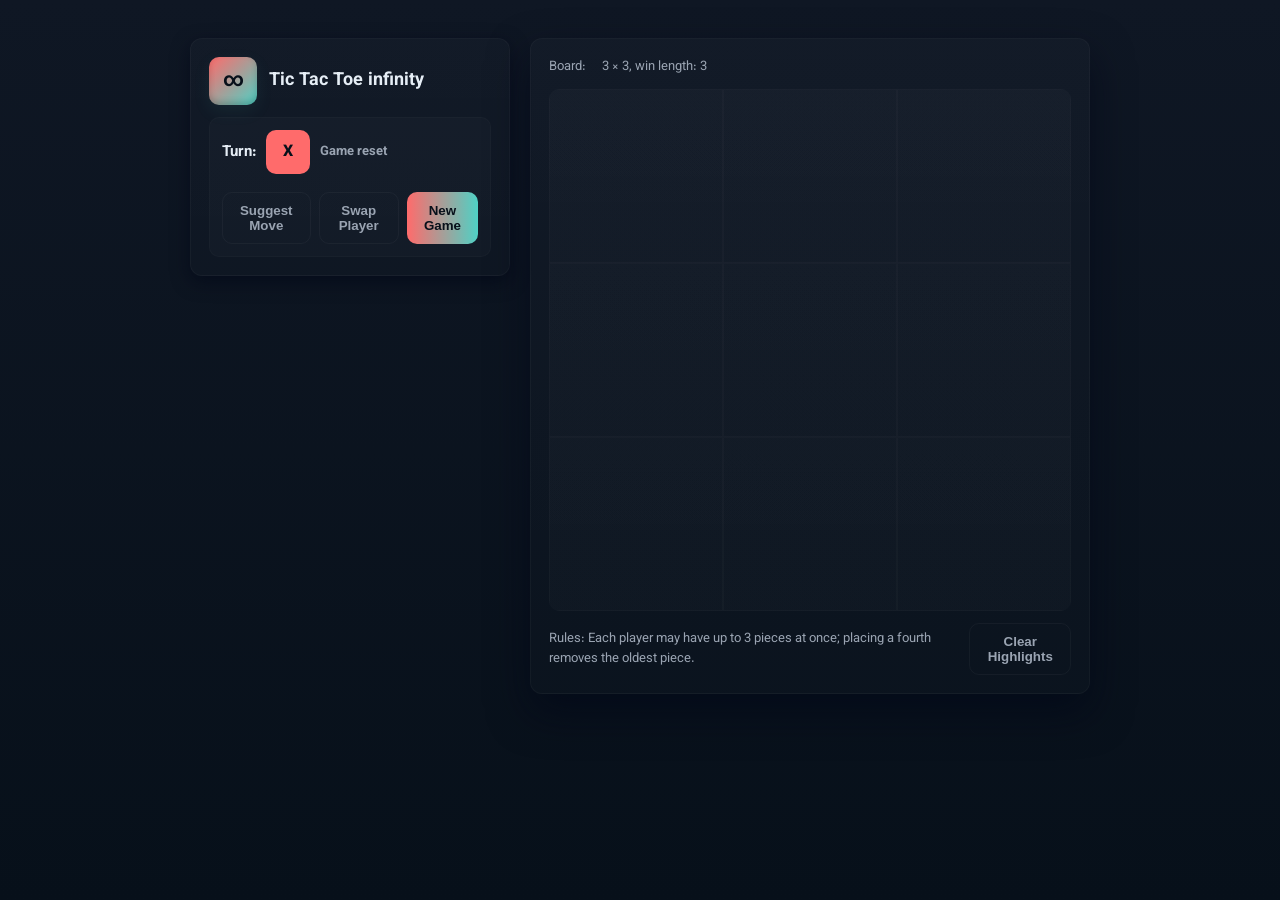
==== index.html @ efe790fe "rename file to index.html for github pages" ====
<!doctype html>
<html lang="en" dir="ltr">
<head>
<meta charset="utf-8" />
<meta name="viewport" content="width=device-width,initial-scale=1" />
<title>Tic Tac Toe infinity</title>

<link href="https://fonts.googleapis.com/css2?family=Vazirmatn:wght@300;400;600;700&display=swap" rel="stylesheet">
<link rel="stylesheet" href="tic-tac-toe.css">
</head>
<body>
<div class="wrapper" role="application" aria-label="Tic Tac Toe 3x3">
  <aside class="panel" aria-hidden="false">
    <div class="brand">
      <div class="logo">∞</div>
      <div>
        <h1>Tic Tac Toe infinity</h1>
      </div>
    </div>

    <div class="status" aria-live="polite" style="margin-top:12px">
      <div class="turn">
        <div>Turn:</div>
        <div id="currentPlayerChip" class="chip">X</div>
        <div id="statusText" class="muted" style="margin-right:auto">Game is active</div>
      </div>

      <div class="footer" style="margin-top:10px">
        <div style="display:flex;gap:8px">
          <button id="hintBtn" class="btn ghost">Suggest Move</button>
          <button id="swapBtn" class="btn ghost">Swap Player</button>
          <button id="resetBtn" class="btn primary">New Game</button>
        </div>
      </div>
    </div>
  </aside>

  <main class="board-wrap">
    <div class="meta">
      <div class="left">
        <div class="small">Board:</div>
        <div id="metaBoardInfo" class="muted" style="margin-inline-start:8px"></div>
      </div>
      <div class="right">
        <div id="resultMsg" class="msg" style="display:none"></div>
      </div>
    </div>

    <div id="grid" class="grid" role="grid" aria-label="Game board"></div>

    <div style="display:flex;justify-content:space-between;align-items:center;margin-top:12px">
      <div class="muted">Rules: Each player may have up to 3 pieces at once; placing a fourth removes the oldest piece.</div>
      <div style="display:flex;gap:8px">
        <button id="clearHighlights" class="btn ghost">Clear Highlights</button>
      </div>
    </div>
  </main>
</div>

<script>


(() => {
  const BOARD_SIZE = 3;
  const WIN_LENGTH = 3;
  const MAX_PIECES = 3;

  let board = [];
  let currentPlayer = 'X';
  let queues = { X: [], O: [] };
  let moveId = 1;
  let gameOver = false;
  let lastWinningCells = [];

  const gridEl = document.getElementById('grid');
  const currentPlayerChip = document.getElementById('currentPlayerChip');
  const statusText = document.getElementById('statusText');
  const metaBoardInfo = document.getElementById('metaBoardInfo');
  const resultMsg = document.getElementById('resultMsg');
  const hintBtn = document.getElementById('hintBtn');
  const swapBtn = document.getElementById('swapBtn');
  const resetBtn = document.getElementById('resetBtn');
  const clearHighlightsBtn = document.getElementById('clearHighlights');

  function cssVar(name, fallback){
    try {
      const v = getComputedStyle(document.documentElement).getPropertyValue(name);
      return (v && v.trim()) || fallback;
    } catch (err){
      return fallback;
    }
  }

  function initBoard() {
    metaBoardInfo.textContent = `${BOARD_SIZE} × ${BOARD_SIZE}, win length: ${WIN_LENGTH}`;

    board = new Array(BOARD_SIZE);
    for (let r = 0; r < BOARD_SIZE; r++) board[r] = new Array(BOARD_SIZE).fill(null);

    queues = { X: [], O: [] };
    moveId = 1;
    gameOver = false;
    lastWinningCells = [];
    updateMeta();
    renderGrid();
    markOldestForRemoval();
    setStatus('Game reset');
    resultMsg.style.display = 'none';
  }

  function updateMeta() {
    currentPlayerChip.textContent = currentPlayer;
    currentPlayerChip.classList.toggle('o', currentPlayer === 'O');
    currentPlayerChip.classList.toggle('x', currentPlayer === 'X');
  }

  function renderGrid() {
    gridEl.innerHTML = '';
    gridEl.style.gridTemplateColumns = `repeat(${BOARD_SIZE}, 1fr)`;
    gridEl.style.gridTemplateRows = `repeat(${BOARD_SIZE}, 1fr)`;
    for (let r = 0; r < BOARD_SIZE; r++) {
      for (let c = 0; c < BOARD_SIZE; c++) {
        const cell = document.createElement('div');
        cell.className = 'cell empty';
        cell.dataset.r = r;
        cell.dataset.c = c;
        cell.setAttribute('role', 'button');
        cell.tabIndex = 0;
        cell.setAttribute('aria-label', `Cell ${r+1}, ${c+1}`);
        const span = document.createElement('span');
        span.className = 'glyph';
        span.innerHTML = '';
        cell.appendChild(span);

        cell.addEventListener('click', onCellClick);
        cell.addEventListener('keydown', (ev) => {
          const k = ev.key;
          if (k === 'Enter' || k === ' ' || k === 'Spacebar' || ev.code === 'Space') {
            ev.preventDefault();
            onCellClick(ev);
          }
        });

        gridEl.appendChild(cell);
      }
    }
    refreshCells();
  }

  function svgFor(player) {
    const strokeX = cssVar('--accent-x', '#ff6b6b');
    const strokeO = cssVar('--accent-o', '#4fd1c5');
    if (player === 'X') {
      return `<svg viewBox="0 0 100 100" aria-hidden="true" focusable="false">
        <line x1="20" y1="20" x2="80" y2="80" stroke="${strokeX}" stroke-width="10" stroke-linecap="round"/>
        <line x1="80" y1="20" x2="20" y2="80" stroke="${strokeX}" stroke-width="10" stroke-linecap="round"/>
      </svg>`;
    } else {
      return `<svg viewBox="0 0 100 100" aria-hidden="true" focusable="false">
        <circle cx="50" cy="50" r="32" fill="none" stroke="${strokeO}" stroke-width="8" stroke-linecap="round"/>
      </svg>`;
    }
  }

  function refreshCells() {
    const cells = gridEl.children;
    for (let i = 0; i < cells.length; i++) {
      const el = cells[i];
      const r = +el.dataset.r;
      const c = +el.dataset.c;
      const val = board[r][c];
      el.classList.remove('x','o','win','removed','placed','will-remove');
      const span = el.querySelector('span.glyph');
      if (val === null) {
        if (span) span.innerHTML = '';
        el.classList.add('empty');
      } else {
        span.innerHTML = svgFor(val);
        el.classList.remove('empty');
        el.classList.add(val === 'X' ? 'x' : 'o');
        requestAnimationFrame(() => {
          el.classList.add('placed');
          setTimeout(()=> el.classList.remove('placed'), 240);
        });
      }
    }
    highlightWinningCells();
    if (!gameOver) markOldestForRemoval();
  }

  function onCellClick(e) {
    if (gameOver) return;
    const el = e.currentTarget || e.target;
    const r = +el.dataset.r;
    const c = +el.dataset.c;
    if (board[r][c] !== null) { setStatus('Cell occupied — choose an empty cell'); return; }
    playMove(r, c);
  }

  function playMove(r, c) {
    const player = currentPlayer;
    board[r][c] = player;
    const thisMove = { r, c, id: moveId++ };
    queues[player].push(thisMove);

    function finalizeAfterPlacement() {
      refreshCells();
      const winCells = checkWinFrom(player, r, c);
      if (winCells && winCells.length >= WIN_LENGTH) {
        gameOver = true;
        lastWinningCells = winCells;
        for (const el of gridEl.children) el.classList.remove('will-remove');
        refreshCells();
        resultMsg.textContent = `Player ${player} wins!`;
        resultMsg.style.display = 'inline-block';
        setStatus(`Player ${player} wins`, true);
        return;
      }
      currentPlayer = player === 'X' ? 'O' : 'X';
      updateMeta();
      setStatus(`Player ${currentPlayer}'s turn`);
    }

    if (queues[player].length > MAX_PIECES) {
      const old = queues[player].shift();
      animateRemove(old.r, old.c, () => {
        board[old.r][old.c] = null;
        finalizeAfterPlacement();
      });
    } else {
      finalizeAfterPlacement();
    }
  }

  function animateRemove(r, c, cb) {
    const idx = r * BOARD_SIZE + c;
    const el = gridEl.children[idx];
    if (!el) { if (typeof cb === 'function') cb(); return; }
    el.classList.remove('will-remove');
    el.classList.add('removed');
    setTimeout(() => {
      el.classList.remove('removed');
      const span = el.querySelector('span.glyph');
      if (span) span.innerHTML = '';
      el.classList.add('empty');
      el.classList.remove('x','o');
      if (typeof cb === 'function') cb();
      markOldestForRemoval();
    }, 380);
  }

  function setStatus(text, important=false) {
    statusText.textContent = text;
    if (important) statusText.style.color = 'var(--success)';
    else statusText.style.color = 'var(--muted)';
  }

  function checkWinFrom(player, r, c) {
    const dirs = [ [1,0], [0,1], [1,1], [1,-1] ];
    for (const [dx,dy] of dirs) {
      const cells = [[r,c]];
      let i = 1;
      while (true) {
        const nr = r + dx * i, nc = c + dy * i;
        if (!inBounds(nr,nc) || board[nr][nc] !== player) break;
        cells.push([nr,nc]); i++;
      }
      i = 1;
      while (true) {
        const nr = r - dx * i, nc = c - dy * i;
        if (!inBounds(nr,nc) || board[nr][nc] !== player) break;
        cells.unshift([nr,nc]); i++;
      }
      if (cells.length >= WIN_LENGTH) return cells;
    }
    return null;
  }

  function inBounds(r,c){ return r >= 0 && c >= 0 && r < BOARD_SIZE && c < BOARD_SIZE; }

  function highlightWinningCells() {
    for (const el of gridEl.children) el.classList.remove('win');
    if (!lastWinningCells || lastWinningCells.length === 0) return;
    for (const [r,c] of lastWinningCells) {
      const idx = r * BOARD_SIZE + c;
      const el = gridEl.children[idx];
      if (el) el.classList.add('win');
    }
  for (const [r,c] of lastWinningCells) {
    const idx = r * BOARD_SIZE + c;
    const el = gridEl.children[idx];
    if (el && el.classList.contains('will-remove')) {
      el.classList.remove('will-remove');
      el.style.opacity = "1";
      el.style.filter = "none";
    }
  }
  }

  function markOldestForRemoval() {
    for (const el of gridEl.children) el.classList.remove('will-remove');

    ['X','O'].forEach(player => {
      if (queues[player] && queues[player].length >= MAX_PIECES) {
        const oldest = queues[player][0]; // oldest
        if (oldest) {
          const idx = oldest.r * BOARD_SIZE + oldest.c;
          const el = gridEl.children[idx];
          if (el) el.classList.add('will-remove');
        }
      }
    });
  }

  resetBtn.addEventListener('click', () => {
    currentPlayer = 'X';
    initBoard();
  });

  swapBtn.addEventListener('click', () => {
    currentPlayer = currentPlayer === 'X' ? 'O' : 'X';
    updateMeta();
    setStatus(`Turn switched to ${currentPlayer}`);
  });

  clearHighlightsBtn.addEventListener('click', () => {
    lastWinningCells = [];
    highlightWinningCells();
    resultMsg.style.display = 'none';
  });

  hintBtn.addEventListener('click', () => {
    if (gameOver) return setStatus('Game is already over');
    setStatus('Calculating hint...');
    setTimeout(() => {
      const hint = findWinningMove(currentPlayer) || findBlockingMove(currentPlayer) || findCenterOrRandom();
      if (hint) {
        const [r,c] = hint;
        setStatus(`Hint: cell (${r+1}, ${c+1})`);
        const idx = r * BOARD_SIZE + c;
        const el = gridEl.children[idx];
        if (el) {
          el.classList.add('hintPulse');
          setTimeout(()=> el.classList.remove('hintPulse'), 900);
        }
      } else {
        setStatus('No hint available');
      }
    }, 12);
  });

  function findWinningMove(player) {
    for (let r = 0; r < BOARD_SIZE; r++) {
      for (let c = 0; c < BOARD_SIZE; c++) {
        if (board[r][c] !== null) continue;
        board[r][c] = player;
        const win = checkWinFrom(player, r, c);
        board[r][c] = null;
        if (win) return [r,c];
      }
    }
    return null;
  }

  function findBlockingMove(player) {
    const opp = player === 'X' ? 'O' : 'X';
    const m = findWinningMove(opp);
    return m ? m : null;
  }

  function findCenterOrRandom() {
    const center = Math.floor(BOARD_SIZE/2);
    if (board[center][center] === null) return [center,center];
    const empties = [];
    for (let r = 0; r < BOARD_SIZE; r++) for (let c = 0; c < BOARD_SIZE; c++) if (board[r][c]===null) empties.push([r,c]);
    if (empties.length) return empties[Math.floor(Math.random()*empties.length)];
    return null;
  }

  initBoard();

})();
</script>
</body>
</html>
---- tic-tac-toe.css ----
:root {
  --bg: #0f1724;
  --panel: #0b1220;
  --muted: #9aa4b2;
  --accent-x: #ff6b6b;
  --accent-o: #4fd1c5;
  --glass: rgba(255, 255, 255, 0.03);
  --glass-2: rgba(255, 255, 255, 0.02);
  --success: #84cc16;
  --danger: #ef4444;
  --card-radius: 12px;
}

* {
  box-sizing: border-box;
}

html,
body {
  height: 100%;
}

body {
  margin: 0;
  font-family: "Vazirmatn", "Segoe UI", Roboto, Arial, sans-serif;
  background: linear-gradient(180deg, var(--bg) 0%, #07101a 100%);
  color: #e6eef6;
  -webkit-font-smoothing: antialiased;
  -moz-osx-font-smoothing: grayscale;
  padding: 38px 24px 24px 24px;
  display: flex;
  align-items: flex-start;
  justify-content: center;
  gap: 20px;
}

.wrapper {
  width: 100%;
  max-width: 900px;
  display: grid;
  grid-template-columns: 320px 1fr;
  gap: 20px;
  align-items: start;
}

.panel {
  background: linear-gradient(180deg, rgba(255, 255, 255, 0.02), rgba(255, 255, 255, 0.01));
  border: 1px solid rgba(255, 255, 255, 0.03);
  padding: 18px;
  border-radius: var(--card-radius);
  box-shadow: 0 6px 18px rgba(2, 6, 23, 0.6);
}

.brand {
  display: flex;
  gap: 12px;
  align-items: center;
  margin-bottom: 12px;
}

.logo {
  width: 48px;
  height: 48px;
  border-radius: 10px;
  background: linear-gradient(135deg, var(--accent-x), var(--accent-o));
  display: flex;
  align-items: center;
  justify-content: center;
  font-weight: 700;
  color: #07101a;
  font-size: 20px;
  box-shadow: 0 6px 18px rgba(79, 209, 197, 0.08), inset 0 -3px 6px rgba(0, 0, 0, 0.2);
}

h1 {
  font-size: 18px;
  margin: 0;
}

p.lead {
  margin: 6px 0 14px;
  color: var(--muted);
  font-size: 13px;
}

.row {
  display: flex;
  gap: 10px;
  align-items: center;
  margin-bottom: 10px;
}

label {
  font-size: 13px;
  color: var(--muted);
  min-width: 120px;
}

.btn {
  display: inline-flex;
  align-items: center;
  gap: 8px;
  padding: 10px 12px;
  border-radius: 10px;
  border: 0;
  cursor: pointer;
  font-weight: 600;
}

.btn.primary {
  background: linear-gradient(90deg, var(--accent-x), var(--accent-o));
  color: #07101a;
}

.btn.ghost {
  background: transparent;
  border: 1px solid rgba(255, 255, 255, 0.04);
  color: var(--muted);
}

.muted {
  color: var(--muted);
  font-size: 13px;
}

.status {
  display: flex;
  flex-direction: column;
  gap: 8px;
  padding: 12px;
  border-radius: 10px;
  background: var(--glass-2);
  margin-top: 8px;
  border: 1px solid rgba(255, 255, 255, 0.02);
}

.turn {
  display: flex;
  align-items: center;
  gap: 10px;
  font-weight: 700;
  font-size: 15px;
}

.chip {
  min-width: 44px;
  height: 44px;
  border-radius: 10px;
  display: inline-grid;
  place-items: center;
  font-weight: 800;
  color: #07101a;
  background: var(--accent-x);
  font-size: 16px;
}

.chip.o {
  background: var(--accent-o);
}

.small {
  font-size: 13px;
  color: var(--muted);
}

.footer {
  margin-top: 12px;
  display: flex;
  gap: 8px;
  align-items: center;
  justify-content: space-between;
}

.msg {
  padding: 8px 10px;
  border-radius: 8px;
  background: rgba(0, 0, 0, 0.18);
  font-weight: 600;
}

.board-wrap {
  padding: 18px;
  border-radius: var(--card-radius);
  background: linear-gradient(180deg, rgba(255, 255, 255, 0.02), rgba(255, 255, 255, 0.01));
  border: 1px solid rgba(255, 255, 255, 0.03);
  box-shadow: 0 18px 40px rgba(2, 6, 23, 0.6);
}

.meta {
  display: flex;
  align-items: center;
  justify-content: space-between;
  margin-bottom: 12px;
}

.meta .left {
  display: flex;
  gap: 8px;
  align-items: center;
}

.grid {
  width: 100%;
  aspect-ratio: 1 / 1;
  display: grid;
  background: linear-gradient(0deg, rgba(255, 255, 255, 0.012), rgba(255, 255, 255, 0.01));
  border-radius: 10px;
  overflow: hidden;
  position: relative;
}

.cell {
  border: 1px solid rgba(255, 255, 255, 0.02);
  display: flex;
  align-items: center;
  justify-content: center;
  font-weight: 900;
  color: rgba(255, 255, 255, 0.95);
  cursor: pointer;
  user-select: none;
  transition: transform 0.12s ease, background 0.12s ease, box-shadow 0.18s ease, opacity 0.35s ease, filter 0.35s ease;
  position: relative;
  padding: 6px;
  background: linear-gradient(180deg, rgba(255, 255, 255, 0.006), rgba(255, 255, 255, 0.004));
  min-width: 0;
  aspect-ratio: 1 / 1;
  overflow: hidden;
}

.cell.empty:hover {
  transform: scale(1.02);
}

.cell.win {
  opacity: 1 !important;
  filter: none !important;
  box-shadow: 0 12px 40px rgba(132, 204, 22, 0.12), inset 0 0 0 3px rgba(132, 204, 22, 0.04);
  animation: winPulse 0.8s ease-in-out infinite alternate;
}

@keyframes winPulse {
  from {
    transform: scale(1);
  }

  to {
    transform: scale(1.03);
    filter: drop-shadow(0 8px 24px rgba(132, 204, 22, 0.08));
  }
}

.glyph {
  width: 72%;
  height: 72%;
  display: inline-block;
  pointer-events: none;
}

.glyph svg {
  display: block;
  width: 100%;
  height: 100%;
  box-sizing: border-box;
}

.cell.will-remove {
  opacity: 0.45;
  filter: grayscale(0.22);
  transition: opacity 0.35s ease, filter 0.35s ease;
}

.placed {
  animation: pop 0.18s cubic-bezier(0.2, 0.9, 0.3, 1);
}

@keyframes pop {
  0% {
    transform: scale(0.6);
    opacity: 0;
  }

  60% {
    transform: scale(1.06);
    opacity: 1;
  }

  100% {
    transform: scale(1);
  }
}

.hintPulse {
  box-shadow: 0 8px 30px rgba(255, 255, 0, 0.16);
  animation: hintBlink 0.9s ease-in-out 1;
}

@keyframes hintBlink {
  0% {
    transform: scale(1);
  }

  50% {
    transform: scale(1.06);
  }

  100% {
    transform: scale(1);
  }
}

.removed {
  animation: fadeOut 0.45s ease forwards;
}

@keyframes fadeOut {
  from {
    opacity: 1;
    transform: scale(1);
  }

  to {
    opacity: 0;
    transform: scale(0.72);
    filter: blur(1px);
  }
}

@media (max-width: 980px) {
  .wrapper {
    grid-template-columns: 1fr;
    padding-bottom: 40px;
  }

  .board-wrap {
    order: -1;
  }
}
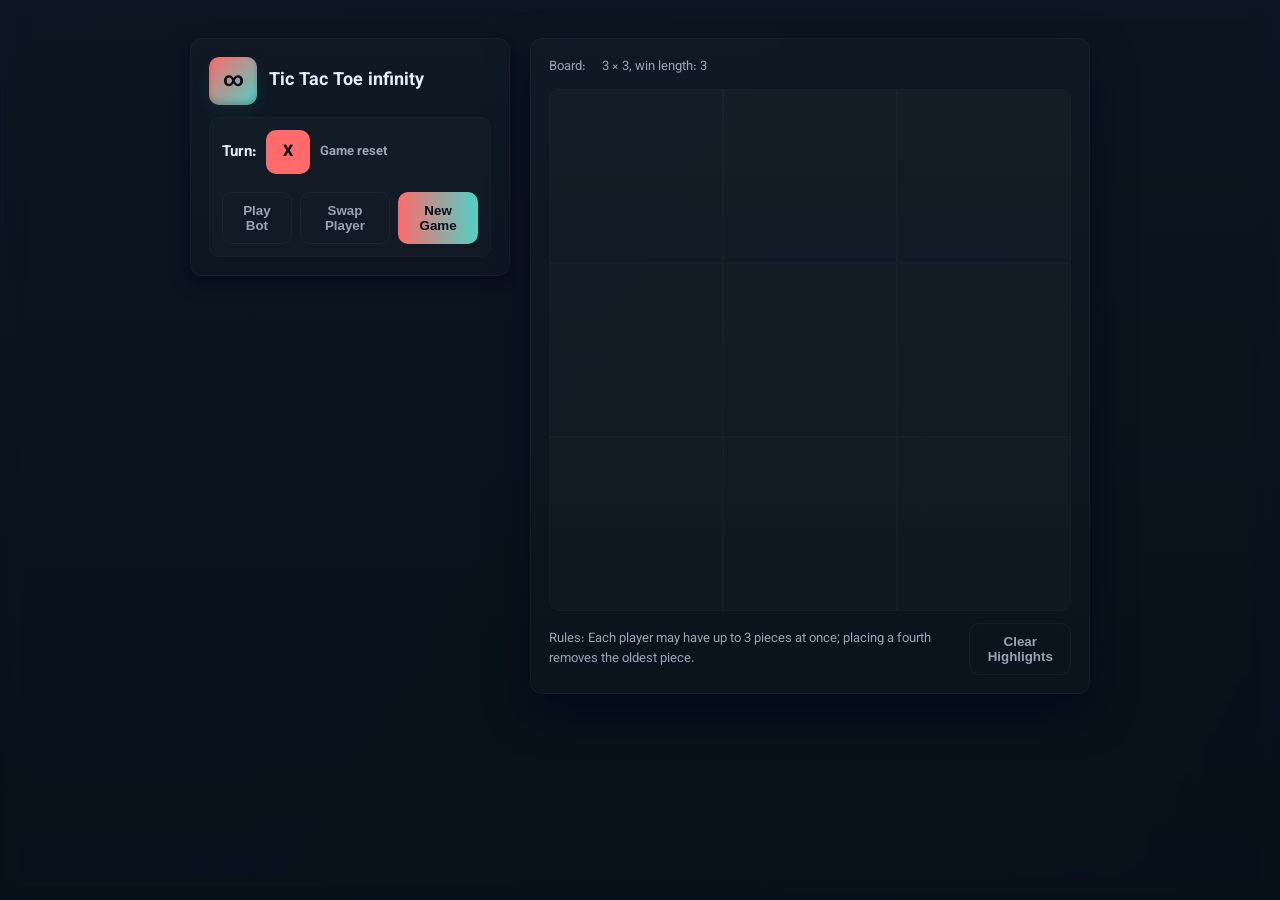
==== commit ab05fefe: "Add external main.js and subtle SVG-like background; update CSS" ====
--- a/index.html
+++ b/index.html
@@ -27,7 +27,7 @@
 
       <div class="footer" style="margin-top:10px">
         <div style="display:flex;gap:8px">
-          <button id="hintBtn" class="btn ghost">Suggest Move</button>
+          <button id="hintBtn" class="btn ghost">Play Bot</button>
           <button id="swapBtn" class="btn ghost">Swap Player</button>
           <button id="resetBtn" class="btn primary">New Game</button>
         </div>
@@ -57,329 +57,6 @@
   </main>
 </div>
 
-<script>
-
-
-(() => {
-  const BOARD_SIZE = 3;
-  const WIN_LENGTH = 3;
-  const MAX_PIECES = 3;
-
-  let board = [];
-  let currentPlayer = 'X';
-  let queues = { X: [], O: [] };
-  let moveId = 1;
-  let gameOver = false;
-  let lastWinningCells = [];
-
-  const gridEl = document.getElementById('grid');
-  const currentPlayerChip = document.getElementById('currentPlayerChip');
-  const statusText = document.getElementById('statusText');
-  const metaBoardInfo = document.getElementById('metaBoardInfo');
-  const resultMsg = document.getElementById('resultMsg');
-  const hintBtn = document.getElementById('hintBtn');
-  const swapBtn = document.getElementById('swapBtn');
-  const resetBtn = document.getElementById('resetBtn');
-  const clearHighlightsBtn = document.getElementById('clearHighlights');
-
-  function cssVar(name, fallback){
-    try {
-      const v = getComputedStyle(document.documentElement).getPropertyValue(name);
-      return (v && v.trim()) || fallback;
-    } catch (err){
-      return fallback;
-    }
-  }
-
-  function initBoard() {
-    metaBoardInfo.textContent = `${BOARD_SIZE} × ${BOARD_SIZE}, win length: ${WIN_LENGTH}`;
-
-    board = new Array(BOARD_SIZE);
-    for (let r = 0; r < BOARD_SIZE; r++) board[r] = new Array(BOARD_SIZE).fill(null);
-
-    queues = { X: [], O: [] };
-    moveId = 1;
-    gameOver = false;
-    lastWinningCells = [];
-    updateMeta();
-    renderGrid();
-    markOldestForRemoval();
-    setStatus('Game reset');
-    resultMsg.style.display = 'none';
-  }
-
-  function updateMeta() {
-    currentPlayerChip.textContent = currentPlayer;
-    currentPlayerChip.classList.toggle('o', currentPlayer === 'O');
-    currentPlayerChip.classList.toggle('x', currentPlayer === 'X');
-  }
-
-  function renderGrid() {
-    gridEl.innerHTML = '';
-    gridEl.style.gridTemplateColumns = `repeat(${BOARD_SIZE}, 1fr)`;
-    gridEl.style.gridTemplateRows = `repeat(${BOARD_SIZE}, 1fr)`;
-    for (let r = 0; r < BOARD_SIZE; r++) {
-      for (let c = 0; c < BOARD_SIZE; c++) {
-        const cell = document.createElement('div');
-        cell.className = 'cell empty';
-        cell.dataset.r = r;
-        cell.dataset.c = c;
-        cell.setAttribute('role', 'button');
-        cell.tabIndex = 0;
-        cell.setAttribute('aria-label', `Cell ${r+1}, ${c+1}`);
-        const span = document.createElement('span');
-        span.className = 'glyph';
-        span.innerHTML = '';
-        cell.appendChild(span);
-
-        cell.addEventListener('click', onCellClick);
-        cell.addEventListener('keydown', (ev) => {
-          const k = ev.key;
-          if (k === 'Enter' || k === ' ' || k === 'Spacebar' || ev.code === 'Space') {
-            ev.preventDefault();
-            onCellClick(ev);
-          }
-        });
-
-        gridEl.appendChild(cell);
-      }
-    }
-    refreshCells();
-  }
-
-  function svgFor(player) {
-    const strokeX = cssVar('--accent-x', '#ff6b6b');
-    const strokeO = cssVar('--accent-o', '#4fd1c5');
-    if (player === 'X') {
-      return `<svg viewBox="0 0 100 100" aria-hidden="true" focusable="false">
-        <line x1="20" y1="20" x2="80" y2="80" stroke="${strokeX}" stroke-width="10" stroke-linecap="round"/>
-        <line x1="80" y1="20" x2="20" y2="80" stroke="${strokeX}" stroke-width="10" stroke-linecap="round"/>
-      </svg>`;
-    } else {
-      return `<svg viewBox="0 0 100 100" aria-hidden="true" focusable="false">
-        <circle cx="50" cy="50" r="32" fill="none" stroke="${strokeO}" stroke-width="8" stroke-linecap="round"/>
-      </svg>`;
-    }
-  }
-
-  function refreshCells() {
-    const cells = gridEl.children;
-    for (let i = 0; i < cells.length; i++) {
-      const el = cells[i];
-      const r = +el.dataset.r;
-      const c = +el.dataset.c;
-      const val = board[r][c];
-      el.classList.remove('x','o','win','removed','placed','will-remove');
-      const span = el.querySelector('span.glyph');
-      if (val === null) {
-        if (span) span.innerHTML = '';
-        el.classList.add('empty');
-      } else {
-        span.innerHTML = svgFor(val);
-        el.classList.remove('empty');
-        el.classList.add(val === 'X' ? 'x' : 'o');
-        requestAnimationFrame(() => {
-          el.classList.add('placed');
-          setTimeout(()=> el.classList.remove('placed'), 240);
-        });
-      }
-    }
-    highlightWinningCells();
-    if (!gameOver) markOldestForRemoval();
-  }
-
-  function onCellClick(e) {
-    if (gameOver) return;
-    const el = e.currentTarget || e.target;
-    const r = +el.dataset.r;
-    const c = +el.dataset.c;
-    if (board[r][c] !== null) { setStatus('Cell occupied — choose an empty cell'); return; }
-    playMove(r, c);
-  }
-
-  function playMove(r, c) {
-    const player = currentPlayer;
-    board[r][c] = player;
-    const thisMove = { r, c, id: moveId++ };
-    queues[player].push(thisMove);
-
-    function finalizeAfterPlacement() {
-      refreshCells();
-      const winCells = checkWinFrom(player, r, c);
-      if (winCells && winCells.length >= WIN_LENGTH) {
-        gameOver = true;
-        lastWinningCells = winCells;
-        for (const el of gridEl.children) el.classList.remove('will-remove');
-        refreshCells();
-        resultMsg.textContent = `Player ${player} wins!`;
-        resultMsg.style.display = 'inline-block';
-        setStatus(`Player ${player} wins`, true);
-        return;
-      }
-      currentPlayer = player === 'X' ? 'O' : 'X';
-      updateMeta();
-      setStatus(`Player ${currentPlayer}'s turn`);
-    }
-
-    if (queues[player].length > MAX_PIECES) {
-      const old = queues[player].shift();
-      animateRemove(old.r, old.c, () => {
-        board[old.r][old.c] = null;
-        finalizeAfterPlacement();
-      });
-    } else {
-      finalizeAfterPlacement();
-    }
-  }
-
-  function animateRemove(r, c, cb) {
-    const idx = r * BOARD_SIZE + c;
-    const el = gridEl.children[idx];
-    if (!el) { if (typeof cb === 'function') cb(); return; }
-    el.classList.remove('will-remove');
-    el.classList.add('removed');
-    setTimeout(() => {
-      el.classList.remove('removed');
-      const span = el.querySelector('span.glyph');
-      if (span) span.innerHTML = '';
-      el.classList.add('empty');
-      el.classList.remove('x','o');
-      if (typeof cb === 'function') cb();
-      markOldestForRemoval();
-    }, 380);
-  }
-
-  function setStatus(text, important=false) {
-    statusText.textContent = text;
-    if (important) statusText.style.color = 'var(--success)';
-    else statusText.style.color = 'var(--muted)';
-  }
-
-  function checkWinFrom(player, r, c) {
-    const dirs = [ [1,0], [0,1], [1,1], [1,-1] ];
-    for (const [dx,dy] of dirs) {
-      const cells = [[r,c]];
-      let i = 1;
-      while (true) {
-        const nr = r + dx * i, nc = c + dy * i;
-        if (!inBounds(nr,nc) || board[nr][nc] !== player) break;
-        cells.push([nr,nc]); i++;
-      }
-      i = 1;
-      while (true) {
-        const nr = r - dx * i, nc = c - dy * i;
-        if (!inBounds(nr,nc) || board[nr][nc] !== player) break;
-        cells.unshift([nr,nc]); i++;
-      }
-      if (cells.length >= WIN_LENGTH) return cells;
-    }
-    return null;
-  }
-
-  function inBounds(r,c){ return r >= 0 && c >= 0 && r < BOARD_SIZE && c < BOARD_SIZE; }
-
-  function highlightWinningCells() {
-    for (const el of gridEl.children) el.classList.remove('win');
-    if (!lastWinningCells || lastWinningCells.length === 0) return;
-    for (const [r,c] of lastWinningCells) {
-      const idx = r * BOARD_SIZE + c;
-      const el = gridEl.children[idx];
-      if (el) el.classList.add('win');
-    }
-  for (const [r,c] of lastWinningCells) {
-    const idx = r * BOARD_SIZE + c;
-    const el = gridEl.children[idx];
-    if (el && el.classList.contains('will-remove')) {
-      el.classList.remove('will-remove');
-      el.style.opacity = "1";
-      el.style.filter = "none";
-    }
-  }
-  }
-
-  function markOldestForRemoval() {
-    for (const el of gridEl.children) el.classList.remove('will-remove');
-
-    ['X','O'].forEach(player => {
-      if (queues[player] && queues[player].length >= MAX_PIECES) {
-        const oldest = queues[player][0]; // oldest
-        if (oldest) {
-          const idx = oldest.r * BOARD_SIZE + oldest.c;
-          const el = gridEl.children[idx];
-          if (el) el.classList.add('will-remove');
-        }
-      }
-    });
-  }
-
-  resetBtn.addEventListener('click', () => {
-    currentPlayer = 'X';
-    initBoard();
-  });
-
-  swapBtn.addEventListener('click', () => {
-    currentPlayer = currentPlayer === 'X' ? 'O' : 'X';
-    updateMeta();
-    setStatus(`Turn switched to ${currentPlayer}`);
-  });
-
-  clearHighlightsBtn.addEventListener('click', () => {
-    lastWinningCells = [];
-    highlightWinningCells();
-    resultMsg.style.display = 'none';
-  });
-
-  hintBtn.addEventListener('click', () => {
-    if (gameOver) return setStatus('Game is already over');
-    setStatus('Calculating hint...');
-    setTimeout(() => {
-      const hint = findWinningMove(currentPlayer) || findBlockingMove(currentPlayer) || findCenterOrRandom();
-      if (hint) {
-        const [r,c] = hint;
-        setStatus(`Hint: cell (${r+1}, ${c+1})`);
-        const idx = r * BOARD_SIZE + c;
-        const el = gridEl.children[idx];
-        if (el) {
-          el.classList.add('hintPulse');
-          setTimeout(()=> el.classList.remove('hintPulse'), 900);
-        }
-      } else {
-        setStatus('No hint available');
-      }
-    }, 12);
-  });
-
-  function findWinningMove(player) {
-    for (let r = 0; r < BOARD_SIZE; r++) {
-      for (let c = 0; c < BOARD_SIZE; c++) {
-        if (board[r][c] !== null) continue;
-        board[r][c] = player;
-        const win = checkWinFrom(player, r, c);
-        board[r][c] = null;
-        if (win) return [r,c];
-      }
-    }
-    return null;
-  }
-
-  function findBlockingMove(player) {
-    const opp = player === 'X' ? 'O' : 'X';
-    const m = findWinningMove(opp);
-    return m ? m : null;
-  }
-
-  function findCenterOrRandom() {
-    const center = Math.floor(BOARD_SIZE/2);
-    if (board[center][center] === null) return [center,center];
-    const empties = [];
-    for (let r = 0; r < BOARD_SIZE; r++) for (let c = 0; c < BOARD_SIZE; c++) if (board[r][c]===null) empties.push([r,c]);
-    if (empties.length) return empties[Math.floor(Math.random()*empties.length)];
-    return null;
-  }
-
-  initBoard();
-
-})();
-</script>
+<script src="main.js"></script>
 </body>
 </html>
--- a/tic-tac-toe.css
+++ b/tic-tac-toe.css
@@ -335,3 +335,44 @@
     order: -1;
   }
 }
+
+/* Animated background layer (soft, non-intrusive) */
+body::before {
+  content: "";
+  position: fixed;
+  inset: 0;
+  z-index: 0; /* sit behind UI which we'll raise to z-index:1 */
+  pointer-events: none;
+  /* subtle dotted SVG-like pattern using CSS gradients (static, light) */
+  background-color: #07121a;
+  background-image:
+    radial-gradient(circle at 1px 1px, rgba(255,255,255,0.035) 1px, transparent 1px),
+    radial-gradient(circle at 31px 31px, rgba(255,255,255,0.02) 1px, transparent 1px),
+    linear-gradient(120deg, rgba(79,209,197,0.02), rgba(255,107,107,0.01));
+  background-size: 60px 60px, 60px 60px, cover;
+  filter: blur(10px) saturate(1.02);
+  opacity: 0.45;
+  transition: opacity 200ms ease;
+  mix-blend-mode: normal;
+}
+
+/* static decorative background (no animation) */
+
+/* Make the animation respectful of users who prefer reduced motion */
+@media (prefers-reduced-motion: reduce) {
+  body::before {
+    animation: none;
+    filter: blur(20px);
+    opacity: 0.6;
+  }
+}
+
+/* Provide a subtle 'dim' class consumers can toggle in JS if needed */
+.bg-muted::before { opacity: 0.35 !important; }
+
+/* Ensure the main wrapper sits above the animated background */
+.wrapper {
+  position: relative;
+  z-index: 1;
+}
+
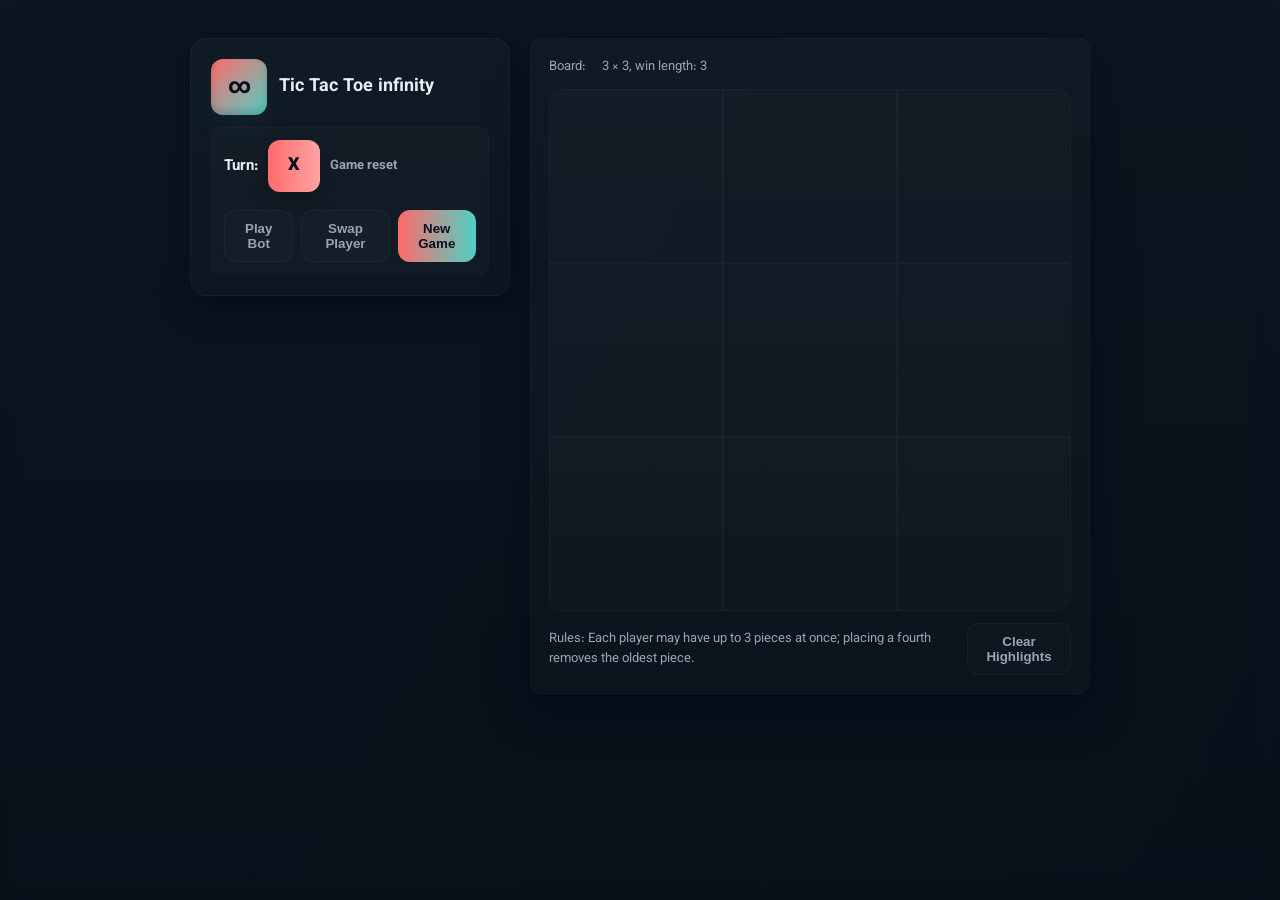
==== commit 35b84d22: "done" ====
--- a/index.html
+++ b/index.html
@@ -26,10 +26,20 @@
       </div>
 
       <div class="footer" style="margin-top:10px">
-        <div style="display:flex;gap:8px">
-          <button id="hintBtn" class="btn ghost">Play Bot</button>
-          <button id="swapBtn" class="btn ghost">Swap Player</button>
-          <button id="resetBtn" class="btn primary">New Game</button>
+        <div style="display:flex;flex-direction:column;gap:8px">
+          <div style="display:flex;gap:8px">
+            <button id="hintBtn" class="btn ghost">Play Bot</button>
+            <button id="swapBtn" class="btn ghost">Swap Player</button>
+            <button id="resetBtn" class="btn primary">New Game</button>
+          </div>
+          <div id="botDifficultySliderContainer" class="difficulty-slider" style="display:none;align-items:center;margin-top:6px">
+            <input id="botDifficultySlider" type="range" min="0" max="2" step="1" value="1" aria-label="Bot difficulty slider">
+            <div class="slider-labels" aria-hidden="true">
+              <span class="label">Easy</span>
+              <span class="label">Normal</span>
+              <span class="label">Hard</span>
+            </div>
+          </div>
         </div>
       </div>
     </div>
--- a/tic-tac-toe.css
+++ b/tic-tac-toe.css
@@ -44,11 +44,11 @@
 }
 
 .panel {
-  background: linear-gradient(180deg, rgba(255, 255, 255, 0.02), rgba(255, 255, 255, 0.01));
-  border: 1px solid rgba(255, 255, 255, 0.03);
-  padding: 18px;
-  border-radius: var(--card-radius);
-  box-shadow: 0 6px 18px rgba(2, 6, 23, 0.6);
+  background: linear-gradient(180deg, rgba(255, 255, 255, 0.025), rgba(255, 255, 255, 0.01));
+  border: 1px solid rgba(255, 255, 255, 0.04);
+  padding: 20px;
+  border-radius: calc(var(--card-radius) + 4px);
+  box-shadow: 0 10px 30px rgba(2, 6, 23, 0.55);
 }
 
 .brand {
@@ -59,17 +59,17 @@
 }
 
 .logo {
-  width: 48px;
-  height: 48px;
-  border-radius: 10px;
+  width: 56px;
+  height: 56px;
+  border-radius: 12px;
   background: linear-gradient(135deg, var(--accent-x), var(--accent-o));
   display: flex;
   align-items: center;
   justify-content: center;
-  font-weight: 700;
+  font-weight: 800;
   color: #07101a;
-  font-size: 20px;
-  box-shadow: 0 6px 18px rgba(79, 209, 197, 0.08), inset 0 -3px 6px rgba(0, 0, 0, 0.2);
+  font-size: 22px;
+  box-shadow: 0 10px 30px rgba(79, 209, 197, 0.06), inset 0 -4px 8px rgba(0, 0, 0, 0.18);
 }
 
 h1 {
@@ -99,12 +99,13 @@
 .btn {
   display: inline-flex;
   align-items: center;
-  gap: 8px;
-  padding: 10px 12px;
-  border-radius: 10px;
+  gap: 10px;
+  padding: 10px 14px;
+  border-radius: 12px;
   border: 0;
   cursor: pointer;
-  font-weight: 600;
+  font-weight: 700;
+  transition: transform 160ms ease, box-shadow 160ms ease, opacity 120ms ease;
 }
 
 .btn.primary {
@@ -113,10 +114,14 @@
 }
 
 .btn.ghost {
-  background: transparent;
+  background: rgba(255,255,255,0.015);
   border: 1px solid rgba(255, 255, 255, 0.04);
   color: var(--muted);
-}
+  backdrop-filter: blur(4px);
+}
+
+.btn:hover { transform: translateY(-3px); box-shadow: 0 10px 26px rgba(2,6,23,0.24); }
+.btn:active { transform: translateY(-1px) scale(0.995); }
 
 .muted {
   color: var(--muted);
@@ -143,15 +148,16 @@
 }
 
 .chip {
-  min-width: 44px;
-  height: 44px;
-  border-radius: 10px;
+  min-width: 52px;
+  height: 52px;
+  border-radius: 12px;
   display: inline-grid;
   place-items: center;
-  font-weight: 800;
+  font-weight: 900;
   color: #07101a;
-  background: var(--accent-x);
-  font-size: 16px;
+  background: linear-gradient(90deg, var(--accent-x), #ffa3a3);
+  font-size: 18px;
+  box-shadow: 0 8px 20px rgba(0,0,0,0.22), inset 0 -3px 6px rgba(255,255,255,0.03);
 }
 
 .chip.o {
@@ -203,14 +209,14 @@
   width: 100%;
   aspect-ratio: 1 / 1;
   display: grid;
-  background: linear-gradient(0deg, rgba(255, 255, 255, 0.012), rgba(255, 255, 255, 0.01));
-  border-radius: 10px;
+  background: linear-gradient(0deg, rgba(255, 255, 255, 0.01), rgba(255, 255, 255, 0.006));
+  border-radius: 14px;
   overflow: hidden;
   position: relative;
 }
 
 .cell {
-  border: 1px solid rgba(255, 255, 255, 0.02);
+  border: 1px solid rgba(255, 255, 255, 0.03);
   display: flex;
   align-items: center;
   justify-content: center;
@@ -218,17 +224,18 @@
   color: rgba(255, 255, 255, 0.95);
   cursor: pointer;
   user-select: none;
-  transition: transform 0.12s ease, background 0.12s ease, box-shadow 0.18s ease, opacity 0.35s ease, filter 0.35s ease;
+  transition: transform 0.14s cubic-bezier(.2,.9,.3,1), background 0.14s ease, box-shadow 0.18s ease, opacity 0.28s ease, filter 0.28s ease;
   position: relative;
-  padding: 6px;
-  background: linear-gradient(180deg, rgba(255, 255, 255, 0.006), rgba(255, 255, 255, 0.004));
+  padding: 8px;
+  background: linear-gradient(180deg, rgba(255, 255, 255, 0.006), rgba(255, 255, 255, 0.002));
   min-width: 0;
   aspect-ratio: 1 / 1;
   overflow: hidden;
 }
 
 .cell.empty:hover {
-  transform: scale(1.02);
+  transform: translateY(-4px) scale(1.02);
+  box-shadow: 0 10px 30px rgba(2,6,23,0.34);
 }
 
 .cell.win {
@@ -250,8 +257,8 @@
 }
 
 .glyph {
-  width: 72%;
-  height: 72%;
+  width: 78%;
+  height: 78%;
   display: inline-block;
   pointer-events: none;
 }
@@ -376,3 +383,38 @@
   z-index: 1;
 }
 
+/* Difficulty slider styles (three-position) */
+.difficulty-slider {
+  display: none; /* JS will toggle */
+  gap: 8px;
+  flex-direction: column;
+  align-items: center;
+  min-width: 160px;
+}
+.difficulty-slider input[type="range"] {
+  width: 140px;
+  -webkit-appearance: none;
+  height: 8px;
+  border-radius: 8px;
+  background: linear-gradient(90deg, rgba(255,255,255,0.06), rgba(255,255,255,0.03));
+  outline: none;
+}
+.difficulty-slider input[type="range"]::-webkit-slider-thumb {
+  -webkit-appearance: none;
+  width: 18px;
+  height: 18px;
+  border-radius: 50%;
+  background: linear-gradient(90deg, var(--accent-x), var(--accent-o));
+  box-shadow: 0 6px 18px rgba(2,6,23,0.36);
+  cursor: pointer;
+}
+.difficulty-slider .slider-labels {
+  display: flex;
+  gap: 8px;
+  width: 140px;
+  justify-content: space-between;
+  font-size: 12px;
+  color: var(--muted);
+}
+
+
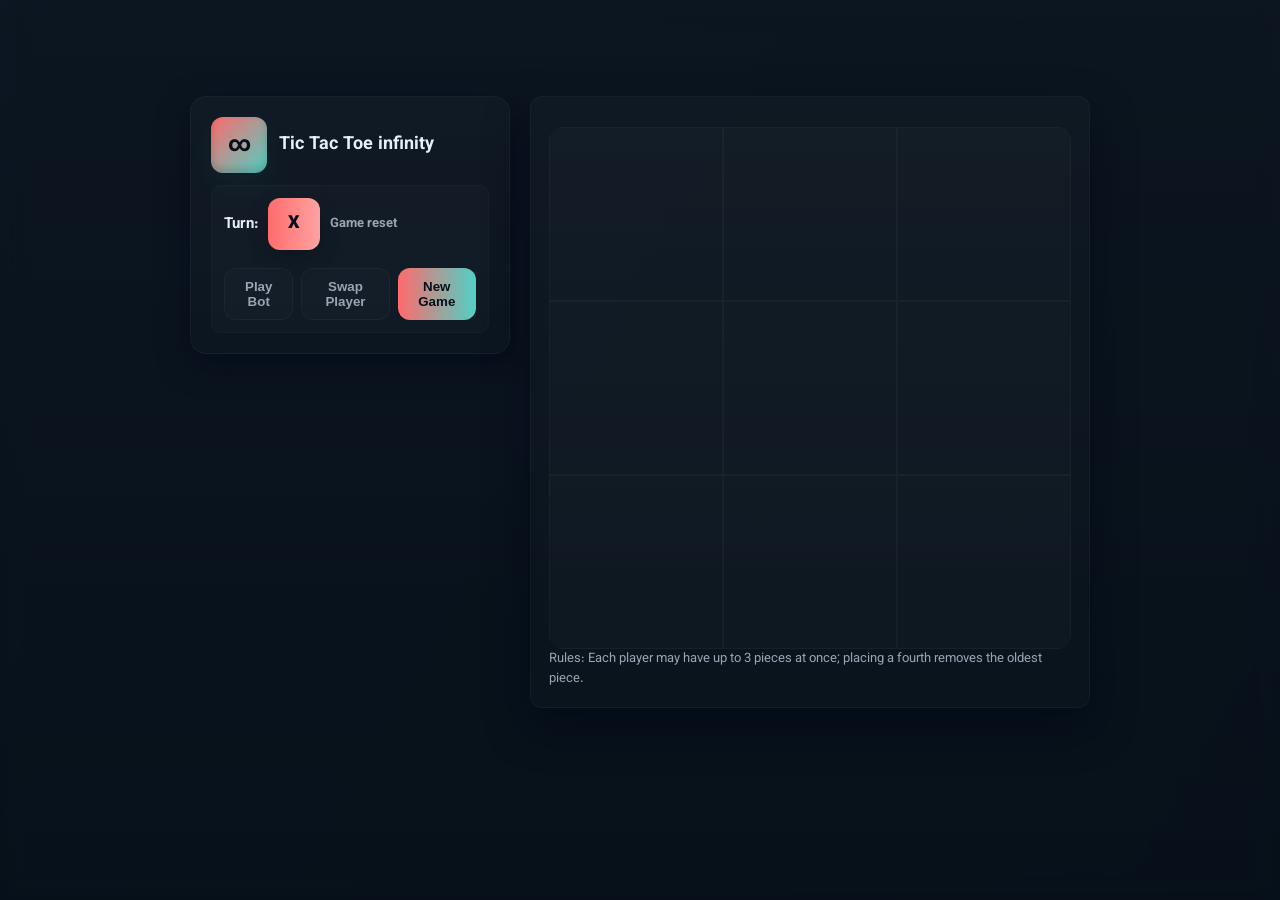
==== commit 986c890d: "botadded" ====
--- a/index.html
+++ b/index.html
@@ -1,3 +1,4 @@
+<!-- index.html -->
 <!doctype html>
 <html lang="en" dir="ltr">
 <head>
@@ -46,23 +47,38 @@
   </aside>
 
   <main class="board-wrap">
+    <div class="bot-arch" aria-hidden="true">
+      <div class="bot-arch-inner" aria-hidden="true">
+        <div id="botFace" class="bot-face" aria-hidden="true">
+          <svg viewBox="0 0 200 200" preserveAspectRatio="xMidYMid meet" width="100%" height="100%" focusable="false" aria-hidden="true">
+            <g id="faceBase" transform="translate(0,0)">
+              <!-- eyes: group with two pupils we will translate -->
+              <g id="eyes" transform="translate(0,0)" fill="none" stroke="none">
+                <!-- pupil wrappers to allow blink scaling without overwriting translate transforms -->
+                <g id="leftPupilWrap" class="pupil-wrap">
+                  <circle id="leftPupil" cx="84" cy="120" r="4.2" fill="#ffffff" opacity="0.98" />
+                </g>
+                <g id="rightPupilWrap" class="pupil-wrap">
+                  <circle id="rightPupil" cx="116" cy="120" r="4.2" fill="#ffffff" opacity="0.98" />
+                </g>
+              </g>
+              <!-- smile -->
+              <path id="smile" d="M88,140 Q100,150 112,140" stroke="#ffffff" stroke-width="3" fill="transparent" stroke-linecap="round" stroke-linejoin="round" />
+            </g>
+          </svg>
+        </div>
+      </div>
+    </div>
+
     <div class="meta">
-      <div class="left">
-        <div class="small">Board:</div>
-        <div id="metaBoardInfo" class="muted" style="margin-inline-start:8px"></div>
-      </div>
       <div class="right">
         <div id="resultMsg" class="msg" style="display:none"></div>
       </div>
     </div>
-
     <div id="grid" class="grid" role="grid" aria-label="Game board"></div>
 
-    <div style="display:flex;justify-content:space-between;align-items:center;margin-top:12px">
+    <div class="board-foot">
       <div class="muted">Rules: Each player may have up to 3 pieces at once; placing a fourth removes the oldest piece.</div>
-      <div style="display:flex;gap:8px">
-        <button id="clearHighlights" class="btn ghost">Clear Highlights</button>
-      </div>
     </div>
   </main>
 </div>
--- a/tic-tac-toe.css
+++ b/tic-tac-toe.css
@@ -1,3 +1,4 @@
+/* tic-tac-toe.css */
 :root {
   --bg: #0f1724;
   --panel: #0b1220;
@@ -9,6 +10,8 @@
   --success: #84cc16;
   --danger: #ef4444;
   --card-radius: 12px;
+  --bot-arch-width: clamp(72px, 18%, 118px);
+  --bot-arch-height: clamp(30px, 7vw, 58px);
 }
 
 * {
@@ -27,7 +30,7 @@
   color: #e6eef6;
   -webkit-font-smoothing: antialiased;
   -moz-osx-font-smoothing: grayscale;
-  padding: 38px 24px 24px 24px;
+  padding: calc(38px + var(--bot-arch-height)) 24px 24px 24px;
   display: flex;
   align-items: flex-start;
   justify-content: center;
@@ -184,35 +187,141 @@
   font-weight: 600;
 }
 
+
 .board-wrap {
   padding: 18px;
   border-radius: var(--card-radius);
   background: linear-gradient(180deg, rgba(255, 255, 255, 0.02), rgba(255, 255, 255, 0.01));
   border: 1px solid rgba(255, 255, 255, 0.03);
   box-shadow: 0 18px 40px rgba(2, 6, 23, 0.6);
+  width: 100%;
+  position: relative;
+  overflow: visible;
+}
+
+.bot-arch {
+  position: absolute;
+  bottom: 100%;
+  left: 50%;
+  width: var(--bot-arch-width);
+  height: var(--bot-arch-height);
+  border-radius: 120px 120px 0 0;
+  background: linear-gradient(180deg, rgba(255, 255, 255, 0.025), rgba(255, 255, 255, 0.01));
+  border: 1px solid rgba(255, 255, 255, 0.035);
+  border-bottom: none;
+  opacity: 0;
+  transform: translate(-50%, -8px) scale(0.9);
+  transform-origin: 50% 100%;
+  transition: opacity 220ms cubic-bezier(.2,.9,.3,1), transform 220ms cubic-bezier(.2,.9,.3,1);
+  pointer-events: none;
+  z-index: 35;
+}
+.bot-arch::after {
+  content: '';
+  position: absolute;
+  inset: 6px;
+  border-radius: 120px 120px 0 0;
+  background: inherit;
+}
+.board-wrap.bot-curve .bot-arch {
+  opacity: 1;
+  transform: translate(-50%, -2px) scale(1);
+}
+.bot-arch-inner {
+  position: absolute;
+  inset: 0;
+  display: flex;
+  align-items: center;
+  justify-content: center;
+  pointer-events: none;
 }
 
 .meta {
   display: flex;
   align-items: center;
-  justify-content: space-between;
+  justify-content: flex-end;
   margin-bottom: 12px;
-}
-
-.meta .left {
-  display: flex;
-  gap: 8px;
-  align-items: center;
 }
 
 .grid {
   width: 100%;
   aspect-ratio: 1 / 1;
   display: grid;
+  grid-template-columns: repeat(3, 1fr);
+  grid-template-rows: repeat(3, 1fr);
+  gap: 0;
   background: linear-gradient(0deg, rgba(255, 255, 255, 0.01), rgba(255, 255, 255, 0.006));
   border-radius: 14px;
   overflow: hidden;
   position: relative;
+}
+
+/* Bot face overlay */
+.bot-arch .bot-face {
+  position: absolute;
+  top: 50%;
+  left: 50%;
+  width: min(88%, 112px);
+  aspect-ratio: 1 / 1;
+  display: flex;
+  visibility: hidden;
+  align-items: center;
+  justify-content: center;
+  pointer-events: none;
+  z-index: 40;
+  opacity: 0;
+  transform: translate(calc(-46% + 2px), calc(-62% - 2px));
+  transition: opacity 180ms ease;
+}
+.board-wrap.bot-curve .bot-face {
+  opacity: 1;
+  visibility: visible;
+}
+
+/* Pupils movement controlled via transform on the <circle> elements */
+/* pupils are small white dots */
+#leftPupil, #rightPupil {
+  transform-origin: center;
+  transition: transform 220ms cubic-bezier(.2,.9,.3,1);
+  filter: drop-shadow(0 4px 12px rgba(0,0,0,0.28));
+}
+
+/* Smile subtle movement */
+#smile { transition: transform 260ms cubic-bezier(.2,.9,.3,1), stroke 200ms ease; transform-origin: center; }
+/* white thicker smile */
+/* white, slightly thicker, and cuter smile */
+#botFace svg #smile { stroke: #ffffff; stroke-width: 3.0; opacity: 0.98; stroke-linecap:round; }
+
+/* blink animation */
+@keyframes face-blink {
+  0% { transform: scaleY(1); }
+  45% { transform: scaleY(0.08); }
+  60% { transform: scaleY(1); }
+  100% { transform: scaleY(1); }
+}
+.pupil-wrap { transform-box: fill-box; transform-origin: center; }
+.eye-blink { transform-origin: center; animation: face-blink 320ms ease-in-out; }
+
+/* subtle idle smile pulse (very small) */
+@keyframes smile-pulse {
+  0% { transform: translateY(0) scaleX(1); }
+  50% { transform: translateY(1px) scaleX(1.02); }
+  100% { transform: translateY(0) scaleX(1); }
+}
+.bot-face.visible #smile.idle { animation: smile-pulse 2400ms ease-in-out infinite; }
+
+/* tiny periodic eye twitch (subtle micro-movement) */
+@keyframes glance-small {
+  0% { transform: translate(0,0) }
+  30% { transform: translate(4px, -2px) }
+  60% { transform: translate(-2px, 2px) }
+  100% { transform: translate(0,0) }
+}
+.pupil-twitch { animation: glance-small 420ms cubic-bezier(.22,.8,.28,1); }
+
+/* If reduced motion is requested we'll keep the face static */
+@media (prefers-reduced-motion: reduce) {
+  .bot-face, #leftPupil, #rightPupil, #smile { transition: none !important; animation: none !important; }
 }
 
 .cell {
@@ -234,8 +343,8 @@
 }
 
 .cell.empty:hover {
-  transform: translateY(-4px) scale(1.02);
-  box-shadow: 0 10px 30px rgba(2,6,23,0.34);
+  background: rgba(255,255,255,0.04);
+  box-shadow: inset 0 0 0 1px rgba(255,255,255,0.02);
 }
 
 .cell.win {
@@ -394,6 +503,8 @@
 .difficulty-slider input[type="range"] {
   width: 140px;
   -webkit-appearance: none;
+  appearance: none;
+  -moz-appearance: none;
   height: 8px;
   border-radius: 8px;
   background: linear-gradient(90deg, rgba(255,255,255,0.06), rgba(255,255,255,0.03));
